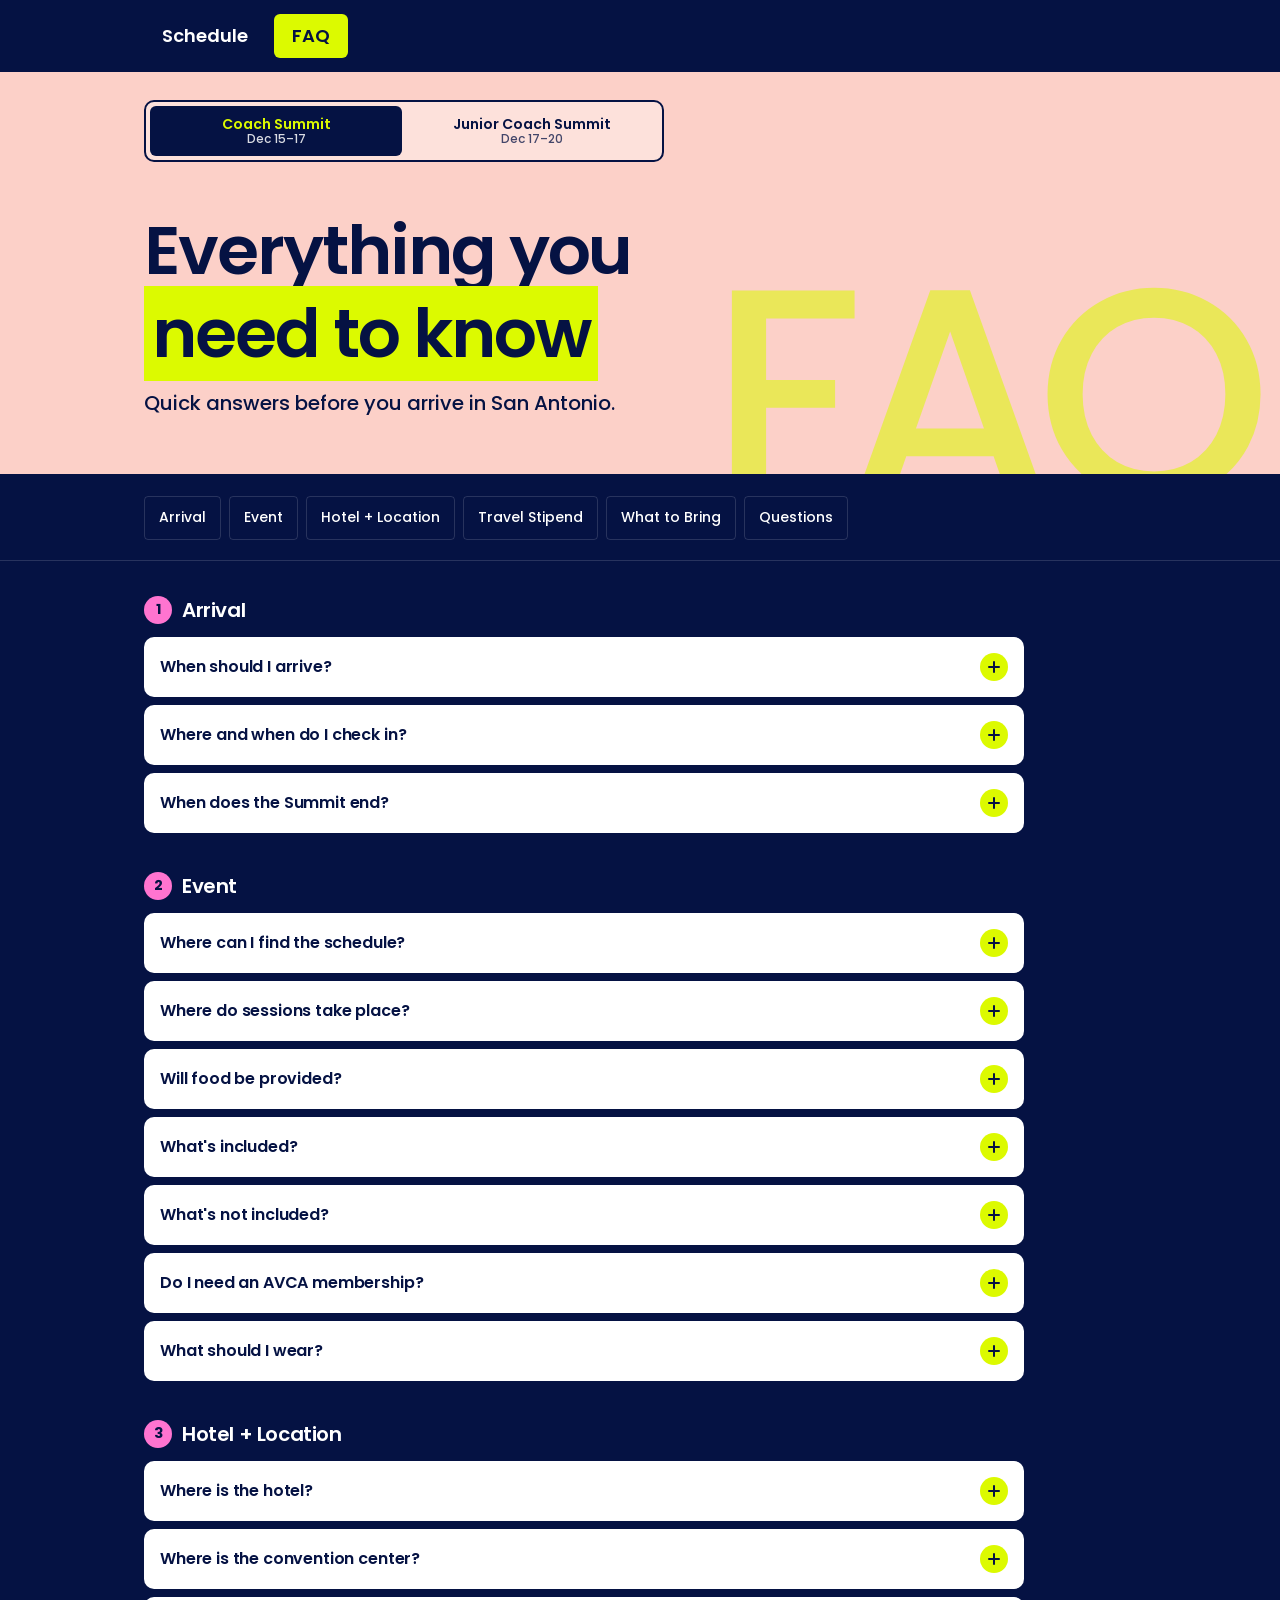
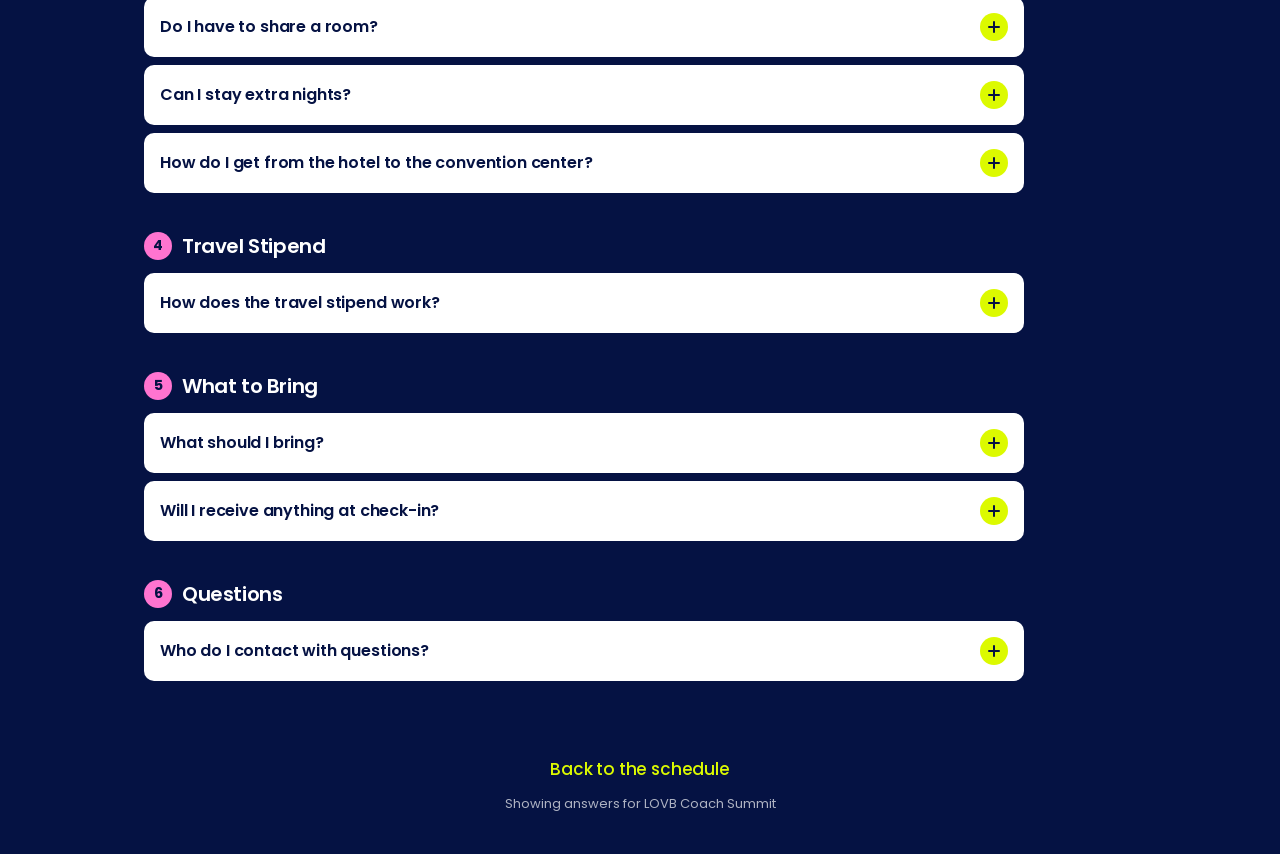
==== faq.html @ 7e5e8c1e "Combine Dec 15 check-in with cocktail hour; Junior back to Dec 17-20 with arrival day Co-Authored-By" ====
<!doctype html>
<html lang="en" data-event="coach">
<head>
  <meta charset="utf-8">
  <meta name="viewport" content="width=device-width, initial-scale=1, viewport-fit=cover">
  <meta name="theme-color" content="#051243">
  <meta name="description" content="Quick answers before you arrive in San Antonio for the LOVB Coach Summit and LOVB Junior Coach Summit.">
  <title>FAQ · LOVB Coach Summit</title>
  <link rel="icon" href="favicon.ico?v=3" sizes="any">
  <link rel="icon" type="image/png" sizes="32x32" href="assets/icons/favicon-32.png?v=3">
  <link rel="icon" type="image/png" sizes="192x192" href="assets/icons/favicon-192.png?v=3">
  <link rel="apple-touch-icon" href="assets/icons/apple-touch-icon.png?v=3">
  <link rel="manifest" href="manifest.webmanifest">
  <meta name="apple-mobile-web-app-capable" content="yes">
  <meta name="apple-mobile-web-app-status-bar-style" content="black-translucent">
  <meta name="apple-mobile-web-app-title" content="Coach Summit">
  <meta property="og:title" content="LOVB Coach Summit + Junior Coach Summit">
  <meta property="og:description" content="Schedule and FAQ · San Antonio, Texas · December 2026">
  <link rel="preconnect" href="https://fonts.googleapis.com">
  <link rel="preconnect" href="https://fonts.gstatic.com" crossorigin>
  <link rel="stylesheet" href="https://fonts.googleapis.com/css2?family=Poppins:wght@400;500;600;700&display=swap" media="print" onload="this.media='all'">
  <script>
    (function () { try {
      var e = new URLSearchParams(location.search).get("event") || localStorage.getItem("summit-event");
      if (e === "coach" || e === "junior") document.documentElement.dataset.event = e;
    } catch (_) {} })();
  </script>
  <link rel="stylesheet" href="css/styles.css?v=8">
</head>
<body data-page="faq">
  <a class="skip" href="#faq-list">Skip to questions</a>

  <header class="nav">
    <div class="wrap nav__inner">
      <nav class="nav__links" aria-label="Main">
        <a data-nav="index.html" href="index.html">Schedule</a>
        <a data-nav="faq.html" href="faq.html" aria-current="page">FAQ</a>
      </nav>
    </div>
  </header>

  <section class="hero hero--faq">
    <div class="hero__watermark" aria-hidden="true">FAQ</div>
    <div class="wrap hero__inner">
      <div id="event-switch"></div>
      <div class="faq-hero">
        <h1 class="faq-hero__title">Everything you<br><em>need to know</em></h1>
        <p class="faq-hero__sub">Quick answers before you arrive in San Antonio.</p>
      </div>
    </div>
  </section>

  <div class="daybar daybar--chips">
    <div class="wrap">
      <nav class="chips" id="faq-cats" aria-label="FAQ categories"></nav>
    </div>
  </div>

  <main class="wrap main main--faq" id="faq-list" tabindex="-1"></main>

  <footer class="foot">
    <div class="wrap">
      <a class="foot__cta" data-nav="index.html" href="index.html">Back to the schedule</a>
      <p id="faq-for"></p>
    </div>
  </footer>

  <script src="data/events.js?v=8"></script>
  <script src="data/faq.js?v=8"></script>
  <script src="js/components.js?v=8"></script>
  <script src="js/app.js?v=8"></script>
  <script>
    if ("serviceWorker" in navigator && location.protocol.startsWith("http")) {
      navigator.serviceWorker.register("sw.js").catch(function () {});
    }
  </script>
</body>
</html>
---- css/styles.css ----
/* ==========================================================================
   LOVB COACH SUMMIT — STYLES
   Brand tokens from the LOVB Coach Summit design guide, laid out in the
   OneLOVB site system: navy + blush bands, giant lime numerals, white cards,
   line icons in blush circles, lime highlight for "you are here".
   ========================================================================== */

:root {
  /* Brand palette */
  --navy: #051243;
  --cream: #F7F2E4;
  --pink: #FF74D0;
  --lime: #EDFF9E;
  --lime-bright: #DCFA00;
  --cyan: #00D2DE;
  --blush: #FCD0C8;
  --white: #FFFFFF;

  --font: 'Poppins', system-ui, -apple-system, sans-serif;

  --ink-soft: rgba(5, 18, 67, .7);
  --line: rgba(5, 18, 67, .12);
  --on-navy-soft: rgba(255, 255, 255, .68);
  --on-navy-line: rgba(255, 255, 255, .14);

  /* Changes per event */
  --numerals: var(--lime-bright);
  --hero-bg: var(--blush);
  --tint: var(--blush);          /* icon circles */
  --tint-soft: #FEF1EE;          /* simultaneous-session boxes */

  --nav-h: 56px;
  --gutter: 16px;
}

/* Junior Coach Summit: light blue from the Junior badge */
html[data-event="junior"] {
  --hero-bg: #B2EBF2;
  --tint: #B2EBF2;
  --tint-soft: #E6F8FA;
}

/* ---------- base ---------- */
*, *::before, *::after { box-sizing: border-box; }
html { -webkit-text-size-adjust: 100%; scroll-padding-top: calc(var(--nav-h) + 104px); background: var(--navy); }
body {
  margin: 0;
  font-family: var(--font);
  background: var(--navy);
  color: var(--white);
  font-size: 16px;
  line-height: 1.5;
  -webkit-font-smoothing: antialiased;
}
h1, h2, h3, p { margin: 0; }
a { color: var(--pink); }
img { max-width: 100%; display: block; }
button { font: inherit; color: inherit; }
a, button, summary { touch-action: manipulation; -webkit-tap-highlight-color: transparent; }
button:active, .nav__links a:active, .chip:active, .faq__q:active { transform: scale(.98); }
svg { width: 1em; height: 1em; flex: none; }
:focus-visible { outline: 3px solid var(--cyan); outline-offset: 2px; border-radius: 6px; }

.wrap { width: 100%; max-width: 1040px; margin: 0 auto; padding: 0 var(--gutter); }

.skip {
  position: absolute; left: -999px; top: 8px; z-index: 100;
  background: var(--lime-bright); color: var(--navy); padding: 10px 14px; border-radius: 6px; font-weight: 600;
}
.skip:focus { left: 8px; }

/* ==========================================================================
   NAV (navy, sticky)
   ========================================================================== */
.nav {
  position: sticky; top: 0; z-index: 40;
  background: var(--navy);
  padding-top: env(safe-area-inset-top);
}
.nav__inner { height: var(--nav-h); display: flex; align-items: center; }
.nav__links { flex: 1; display: grid; grid-template-columns: 1fr 1fr; gap: 6px; }
.nav__links a {
  display: flex; align-items: center; justify-content: center; min-height: 44px;
  color: var(--white); text-decoration: none; font-weight: 600; font-size: 16px;
  border-radius: 6px; line-height: 1.2;
}
.nav__links a:hover { color: var(--lime-bright); }
.nav__links a[aria-current="page"] { background: var(--lime-bright); color: var(--navy); }

/* ==========================================================================
   HERO (blush band + giant numerals)
   ========================================================================== */
.hero {
  position: relative; overflow: hidden;
  background: var(--hero-bg); color: var(--navy);
  padding: 12px 0 18px;
}
.hero__inner { position: relative; }

/* EventSelector */
.event-switch {
  position: relative; z-index: 1;
  display: grid; grid-template-columns: 1fr 1fr; gap: 4px;
  padding: 4px; border-radius: 10px; border: 2px solid var(--navy);
  background: rgba(255, 255, 255, .35);
}
.event-switch__opt {
  appearance: none; border: 0; cursor: pointer;
  min-height: 50px; padding: 6px 8px; border-radius: 6px;
  background: transparent; color: var(--navy);
  display: flex; flex-direction: column; align-items: center; justify-content: center;
  text-align: center; line-height: 1.15;
}
.event-switch__name { font-weight: 600; font-size: 14px; }
.event-switch__dates { font-size: 12px; font-weight: 500; opacity: .75; }
.event-switch__opt[aria-checked="true"] { background: var(--navy); color: var(--lime-bright); }
.event-switch__opt[aria-checked="true"] .event-switch__dates { color: var(--white); opacity: .85; }

/* EventHero */
#hero-event { position: relative; }
.hero__numerals {
  display: block; margin: 14px 0 0 -.04em;
  font-size: 22vw; font-weight: 500; line-height: .82; letter-spacing: -.06em;
  color: var(--numerals); white-space: nowrap; pointer-events: none; user-select: none;
}
.hero__row {
  position: relative; z-index: 1;
  display: flex; align-items: flex-end; justify-content: space-between; gap: 12px;
  margin-top: 6px;
}
.hero__text { min-width: 0; }
.hero__title { font-size: 28px; font-weight: 600; line-height: 1.02; letter-spacing: -.03em; }
.hero__meta { margin-top: 8px; font-size: 16px; font-weight: 600; letter-spacing: -.01em; }
.hero__venue {
  margin-top: 4px; display: flex; align-items: flex-start; gap: 4px;
  font-size: 14px; font-weight: 500; color: var(--ink-soft); line-height: 1.35;
}
.hero__venue svg { margin-top: 2px; color: var(--navy); }
.hero__logo { width: 68px; height: auto; flex: none; }

/* ==========================================================================
   STICKY DAY BAR (DateSelector)
   ========================================================================== */
.daybar {
  position: sticky; top: calc(var(--nav-h) + env(safe-area-inset-top)); z-index: 30;
  background: var(--navy);
  padding: 12px 0 12px;
  border-bottom: 1px solid var(--on-navy-line);
}
.days { display: grid; grid-template-columns: repeat(var(--n), 1fr); gap: 8px; }
.day {
  appearance: none; cursor: pointer; position: relative;
  min-height: 60px; padding: 6px 4px; border-radius: 8px;
  border: 1.5px solid var(--on-navy-line); background: rgba(255, 255, 255, .05); color: var(--white);
  display: flex; flex-direction: column; align-items: center; justify-content: center; gap: 4px;
  line-height: 1;
}
.day__num { font-size: 24px; font-weight: 600; letter-spacing: -.04em; }
.day__weekday { font-size: 11px; font-weight: 600; text-transform: uppercase; letter-spacing: .08em; color: var(--on-navy-soft); }
.day__weekday .long { display: none; }
.day__today {
  position: absolute; top: -8px; left: 50%; transform: translateX(-50%);
  background: var(--pink); color: var(--navy);
  font-size: 10px; font-weight: 700; text-transform: uppercase; letter-spacing: .06em;
  padding: 2px 8px; border-radius: 999px; white-space: nowrap; line-height: 1.4;
}
.day[aria-selected="true"] { background: var(--lime-bright); border-color: var(--lime-bright); color: var(--navy); }
.day[aria-selected="true"] .day__weekday { color: var(--navy); }

/* ==========================================================================
   SCHEDULE (ScheduleCard, SpeakerInfo, LocationLabel)
   ========================================================================== */
.main { padding-top: 16px; padding-bottom: 36px; outline: none; }

.day-head {
  font-size: 20px; font-weight: 600; letter-spacing: -.02em; line-height: 1.2;
  border-left: 4px solid var(--lime-bright); padding-left: 12px; margin-bottom: 12px;
}
.day-head span { color: var(--lime-bright); }
.day-head-row { display: flex; flex-wrap: wrap; align-items: center; gap: 8px 12px; margin-bottom: 12px; }
.day-head-row .day-head { margin-bottom: 0; }
.jump {
  margin-left: auto; appearance: none; cursor: pointer;
  border: 1.5px solid var(--lime-bright); background: transparent; color: var(--lime-bright);
  font-size: 13px; font-weight: 600; min-height: 36px; padding: 0 12px; border-radius: 999px;
}

.slots { list-style: none; margin: 0; padding: 0; display: grid; gap: 12px; }

.card {
  background: var(--white); color: var(--navy);
  border-radius: 12px; padding: 16px 16px 14px;
  display: grid; grid-template-columns: 44px 1fr; gap: 14px; align-items: start;
}
.card__icon {
  width: 44px; height: 44px; border-radius: 50%;
  background: var(--tint); color: var(--navy);
  display: grid; place-items: center; font-size: 23px;
}
.card__body { display: flex; flex-direction: column; align-items: flex-start; gap: 6px; min-width: 0; }
.card__time {
  display: flex; flex-wrap: wrap; align-items: center; gap: 8px;
  font-size: 15px; font-weight: 700; letter-spacing: .01em; line-height: 1.3; padding-top: 1px;
}
.card__title { font-size: 19px; font-weight: 600; line-height: 1.22; letter-spacing: -.015em; }
.card__desc { font-size: 14px; color: var(--ink-soft); }
.card__foot { display: flex; align-items: center; gap: 8px; margin-top: 4px; }
.type { font-size: 11px; font-weight: 600; text-transform: uppercase; letter-spacing: .08em; color: var(--ink-soft); }

.speaker { display: flex; align-items: center; gap: 6px; font-size: 15px; font-weight: 500; }
.speaker svg { font-size: 17px; color: var(--pink); }

/* LocationLabel — built to be spotted instantly */
.loc {
  display: inline-flex; align-items: center; gap: 5px;
  background: var(--navy); color: var(--lime-bright);
  font-size: 13px; font-weight: 600; text-transform: uppercase; letter-spacing: .04em; line-height: 1.2;
  padding: 7px 11px 7px 9px; border-radius: 4px;
}
.loc svg { font-size: 15px; }

/* Simultaneous sessions */
.tracks { list-style: none; margin: 4px 0 0; padding: 0; display: grid; gap: 8px; width: 100%; }
.track {
  border-radius: 8px; padding: 12px; background: var(--tint-soft);
  display: flex; flex-direction: column; align-items: flex-start; gap: 6px;
}
.track .loc { font-size: 15px; }
.track__title { font-size: 16px; font-weight: 600; line-height: 1.25; }
.track .speaker { font-size: 16px; font-weight: 600; }

/* States */
.card.is-past > * { opacity: .45; }
.card.is-now { box-shadow: 0 0 0 3px var(--lime-bright); }
.now-badge {
  display: inline-flex; align-items: center; gap: 6px;
  background: var(--pink); color: var(--navy);
  font-size: 11px; font-weight: 700; text-transform: uppercase; letter-spacing: .06em;
  padding: 2px 9px; border-radius: 999px;
}
.next-badge {
  display: inline-flex; align-items: center;
  background: var(--navy); color: var(--lime-bright);
  font-size: 11px; font-weight: 700; text-transform: uppercase; letter-spacing: .06em;
  padding: 2px 9px; border-radius: 999px;
}
.now-badge i { width: 6px; height: 6px; border-radius: 50%; background: var(--navy); animation: pulse 1.6s ease-in-out infinite; }
@keyframes pulse { 50% { opacity: .25; } }

/* Placeholder tag */
.tbc {
  display: inline-block; font-size: 10px; font-weight: 600; text-transform: uppercase; letter-spacing: .08em;
  color: var(--ink-soft); border: 1.5px dashed rgba(5, 18, 67, .3); border-radius: 4px; padding: 0 6px;
  line-height: 1.6; vertical-align: middle;
}

.empty { padding: 40px 0; text-align: center; color: var(--on-navy-soft); }

/* Footer */
.foot { padding: 8px 0 calc(40px + env(safe-area-inset-bottom)); text-align: center; }
.foot__cta {
  display: inline-block; color: var(--lime-bright); text-decoration: none;
  font-size: 17px; font-weight: 500; padding: 12px 4px; letter-spacing: -.01em;
}
.foot__cta:hover { text-decoration: underline; }
.foot p { font-size: 13px; color: var(--on-navy-soft); }
.foot .tbc { color: var(--on-navy-soft); border-color: var(--on-navy-line); }

/* ==========================================================================
   FAQ PAGE
   ========================================================================== */
.hero--faq { padding-bottom: 30px; }
.hero__watermark {
  position: absolute; right: -2vw; bottom: -6vw;
  font-size: 46vw; font-weight: 500; line-height: .8; letter-spacing: -.06em;
  color: var(--numerals); opacity: .55; pointer-events: none; user-select: none;
}
.faq-hero { position: relative; margin-top: 26px; }
.faq-hero__title { font-size: 36px; font-weight: 600; line-height: 1.22; letter-spacing: -.03em; }
.faq-hero__title em {
  font-style: normal; background: var(--lime-bright); padding: 0 .12em;
  -webkit-box-decoration-break: clone; box-decoration-break: clone;
}
.faq-hero__sub { margin-top: 12px; font-size: 16px; font-weight: 500; }

.daybar--chips { padding: 14px 0 12px; }
.chips {
  display: flex; gap: 8px; overflow-x: auto; scrollbar-width: none;
  margin: 0 calc(var(--gutter) * -1); padding: 2px var(--gutter);
  scroll-padding-inline: var(--gutter);
}
.chips::-webkit-scrollbar { display: none; }
.chip {
  flex: none; display: inline-flex; align-items: center; min-height: 44px; padding: 0 14px;
  border-radius: 4px; border: 1.5px solid var(--on-navy-line);
  color: var(--white); text-decoration: none; font-size: 14px; font-weight: 500; white-space: nowrap;
}
.chip:hover { border-color: var(--lime-bright); color: var(--lime-bright); }

.main--faq { display: grid; gap: 30px; }
.faq-cat__title {
  display: flex; align-items: center; gap: 10px; margin-bottom: 12px;
  font-size: 20px; font-weight: 600; letter-spacing: -.02em;
}
.faq-cat__title .num {
  width: 28px; height: 28px; border-radius: 50%; flex: none;
  display: grid; place-items: center;
  background: var(--pink); color: var(--navy); font-size: 14px; font-weight: 700; letter-spacing: 0;
}

.faq { background: var(--white); color: var(--navy); border-radius: 10px; margin-bottom: 8px; }
.faq__q {
  list-style: none; cursor: pointer;
  display: flex; align-items: center; justify-content: space-between; gap: 16px;
  min-height: 60px; padding: 14px 16px;
  font-size: 16px; font-weight: 600; line-height: 1.3; letter-spacing: -.01em;
}
.faq__q::-webkit-details-marker { display: none; }
.faq__icon { flex: none; position: relative; width: 28px; height: 28px; border-radius: 50%; background: var(--lime-bright); }
.faq__icon::before, .faq__icon::after {
  content: ""; position: absolute; left: 50%; top: 50%; width: 12px; height: 2px; border-radius: 2px;
  background: var(--navy); transform: translate(-50%, -50%);
}
.faq__icon::after { transform: translate(-50%, -50%) rotate(90deg); }
.faq[open] .faq__icon { background: var(--navy); }
.faq[open] .faq__icon::before { background: var(--lime-bright); }
.faq[open] .faq__icon::after { display: none; }
.faq__a {
  margin: 0 16px; padding: 14px 0 16px;
  border-top: 2px solid var(--lime-bright);
  font-size: 15px; color: var(--ink-soft);
  display: flex; flex-direction: column; align-items: flex-start; gap: 10px;
}
.faq__link {
  display: inline-flex; align-items: center; gap: 4px;
  color: var(--lime-bright); background: var(--navy); padding: 7px 12px; border-radius: 4px;
  font-size: 14px; font-weight: 600; text-decoration: none;
}

/* ==========================================================================
   LARGER SCREENS — more space, same hierarchy
   ========================================================================== */
@media (min-width: 640px) {
  :root { --gutter: 24px; }
  .hero__numerals { font-size: 22vw; }

  .hero__title { font-size: 42px; }
  .hero__logo { width: 120px; }
  .day__weekday .long { display: inline; }
  .day__weekday .short { display: none; }
  .day { min-height: 76px; }
  .day__num { font-size: 30px; }
  .card { grid-template-columns: 52px 1fr; gap: 18px; padding: 20px 22px 18px; }
  .card__icon { width: 52px; height: 52px; font-size: 26px; }
  .card__title { font-size: 21px; }
  .tracks { grid-template-columns: repeat(auto-fit, minmax(190px, 1fr)); }
  .faq-hero__title { font-size: 48px; }
}

@media (min-width: 960px) {
  :root { --nav-h: 72px; }
  .nav__links { flex: none; display: flex; gap: 8px; }
  .nav__links a { font-size: 18px; padding: 0 18px; }

  .hero { padding: 28px 0 44px; }
  .event-switch { max-width: 520px; }
  .hero__numerals { font-size: min(20vw, 230px); margin-top: 28px; }
  .hero__row { margin-top: 8px; }
  .hero__title { font-size: 64px; }
  .hero__meta { font-size: 22px; }
  .hero__venue { font-size: 16px; }
  .hero__logo { width: 170px; }

  .daybar { padding: 20px 0 18px; }
  .days { max-width: 780px; gap: 12px; }
  .day { min-height: 84px; }
  .day:hover:not([aria-selected="true"]) { border-color: var(--lime-bright); }
  .day__num { font-size: 34px; }

  .main { padding-top: 34px; padding-bottom: 48px; }
  .slots, .day-head { max-width: 880px; }
  .day-head { font-size: 26px; margin-bottom: 20px; }
  .slots { gap: 14px; }

  .hero--faq { padding-bottom: 56px; }
  .hero__watermark { font-size: 300px; right: 2vw; bottom: -40px; }
  .faq-hero { margin-top: 48px; }
  .faq-hero__title { font-size: 68px; }
  .faq-hero__sub { font-size: 20px; }
  .main--faq > * { max-width: 880px; }
  .chips { flex-wrap: wrap; overflow: visible; margin: 0; padding: 2px 0; }
}

@media (prefers-reduced-motion: reduce) {
  *, *::before, *::after { transition: none !important; animation: none !important; }
}
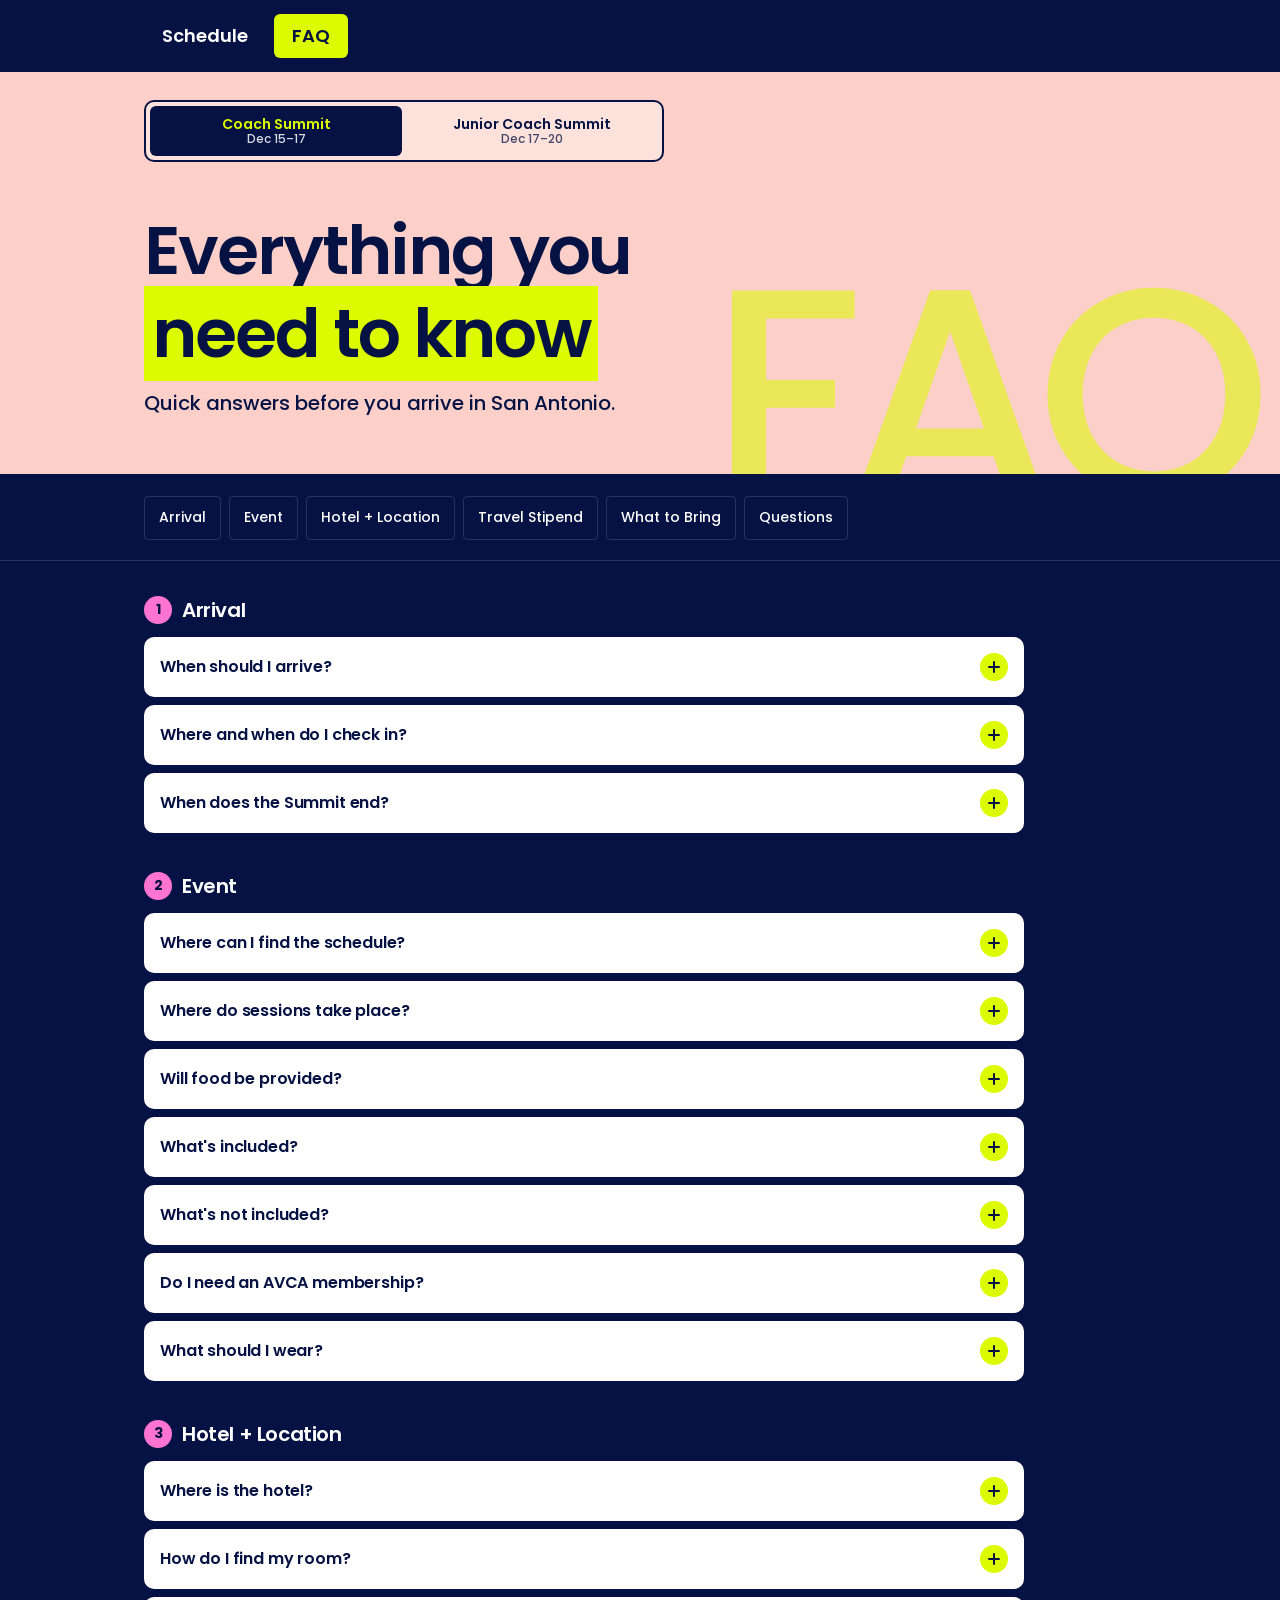
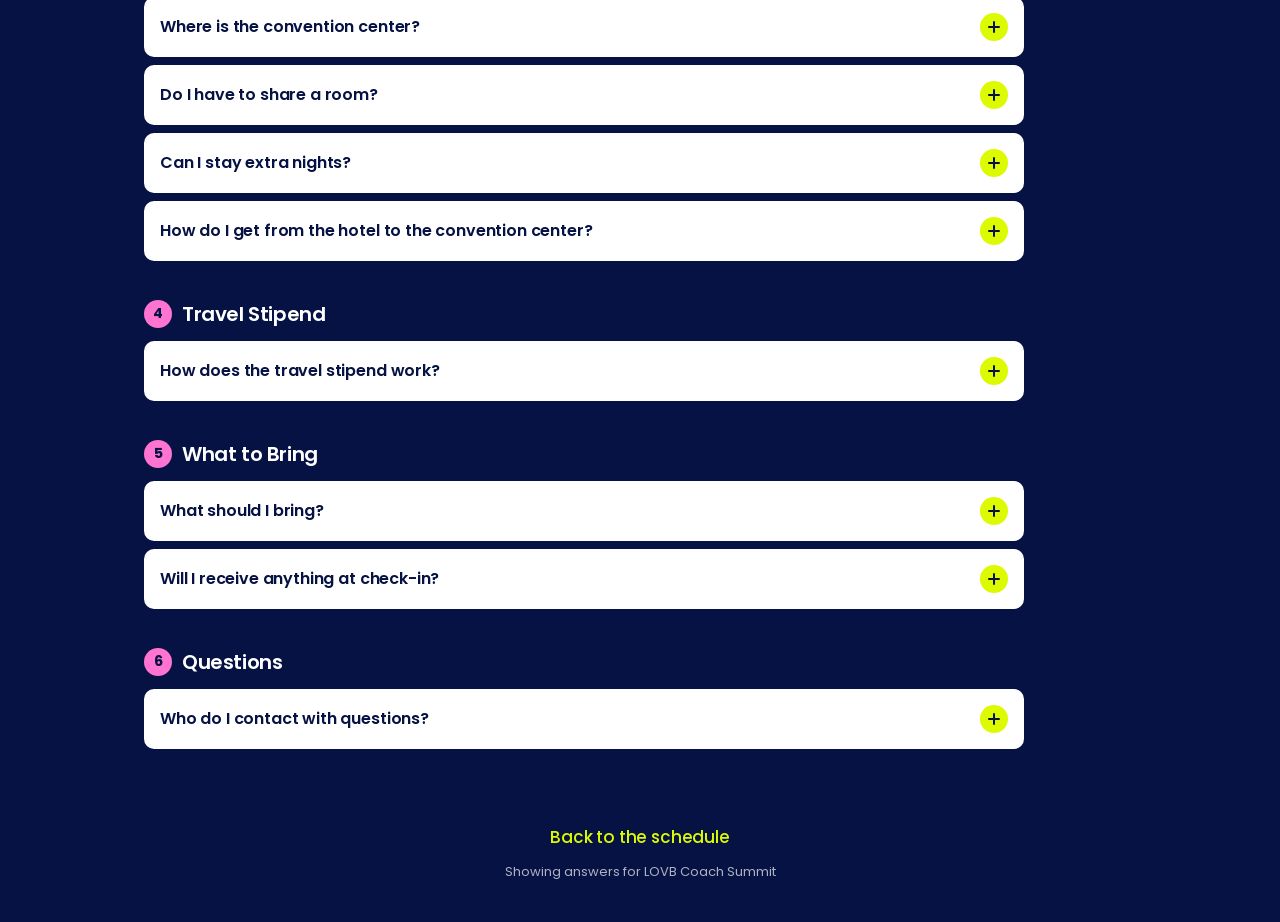
==== commit 25df5d21: "Add venue map (2012 floor plan placeholder) + FAQ entry; fix LDR location Co-Authored-By: Claude Opu" ====
--- a/faq.html
+++ b/faq.html
@@ -25,7 +25,7 @@
       if (e === "coach" || e === "junior") document.documentElement.dataset.event = e;
     } catch (_) {} })();
   </script>
-  <link rel="stylesheet" href="css/styles.css?v=8">
+  <link rel="stylesheet" href="css/styles.css?v=9">
 </head>
 <body data-page="faq">
   <a class="skip" href="#faq-list">Skip to questions</a>
@@ -65,10 +65,10 @@
     </div>
   </footer>
 
-  <script src="data/events.js?v=8"></script>
-  <script src="data/faq.js?v=8"></script>
-  <script src="js/components.js?v=8"></script>
-  <script src="js/app.js?v=8"></script>
+  <script src="data/events.js?v=9"></script>
+  <script src="data/faq.js?v=9"></script>
+  <script src="js/components.js?v=9"></script>
+  <script src="js/app.js?v=9"></script>
   <script>
     if ("serviceWorker" in navigator && location.protocol.startsWith("http")) {
       navigator.serviceWorker.register("sw.js").catch(function () {});
--- a/css/styles.css
+++ b/css/styles.css
@@ -136,6 +136,12 @@
   font-size: 14px; font-weight: 500; color: var(--ink-soft); line-height: 1.35;
 }
 .hero__venue svg { margin-top: 2px; color: var(--navy); }
+.hero__map {
+  display: inline-flex; align-items: center; gap: 4px; margin-top: 10px;
+  min-height: 40px; padding: 0 14px; border-radius: 4px;
+  background: var(--navy); color: var(--lime-bright);
+  font-size: 14px; font-weight: 600; text-decoration: none;
+}
 .hero__logo { width: 68px; height: auto; flex: none; }
 
 /* ==========================================================================
